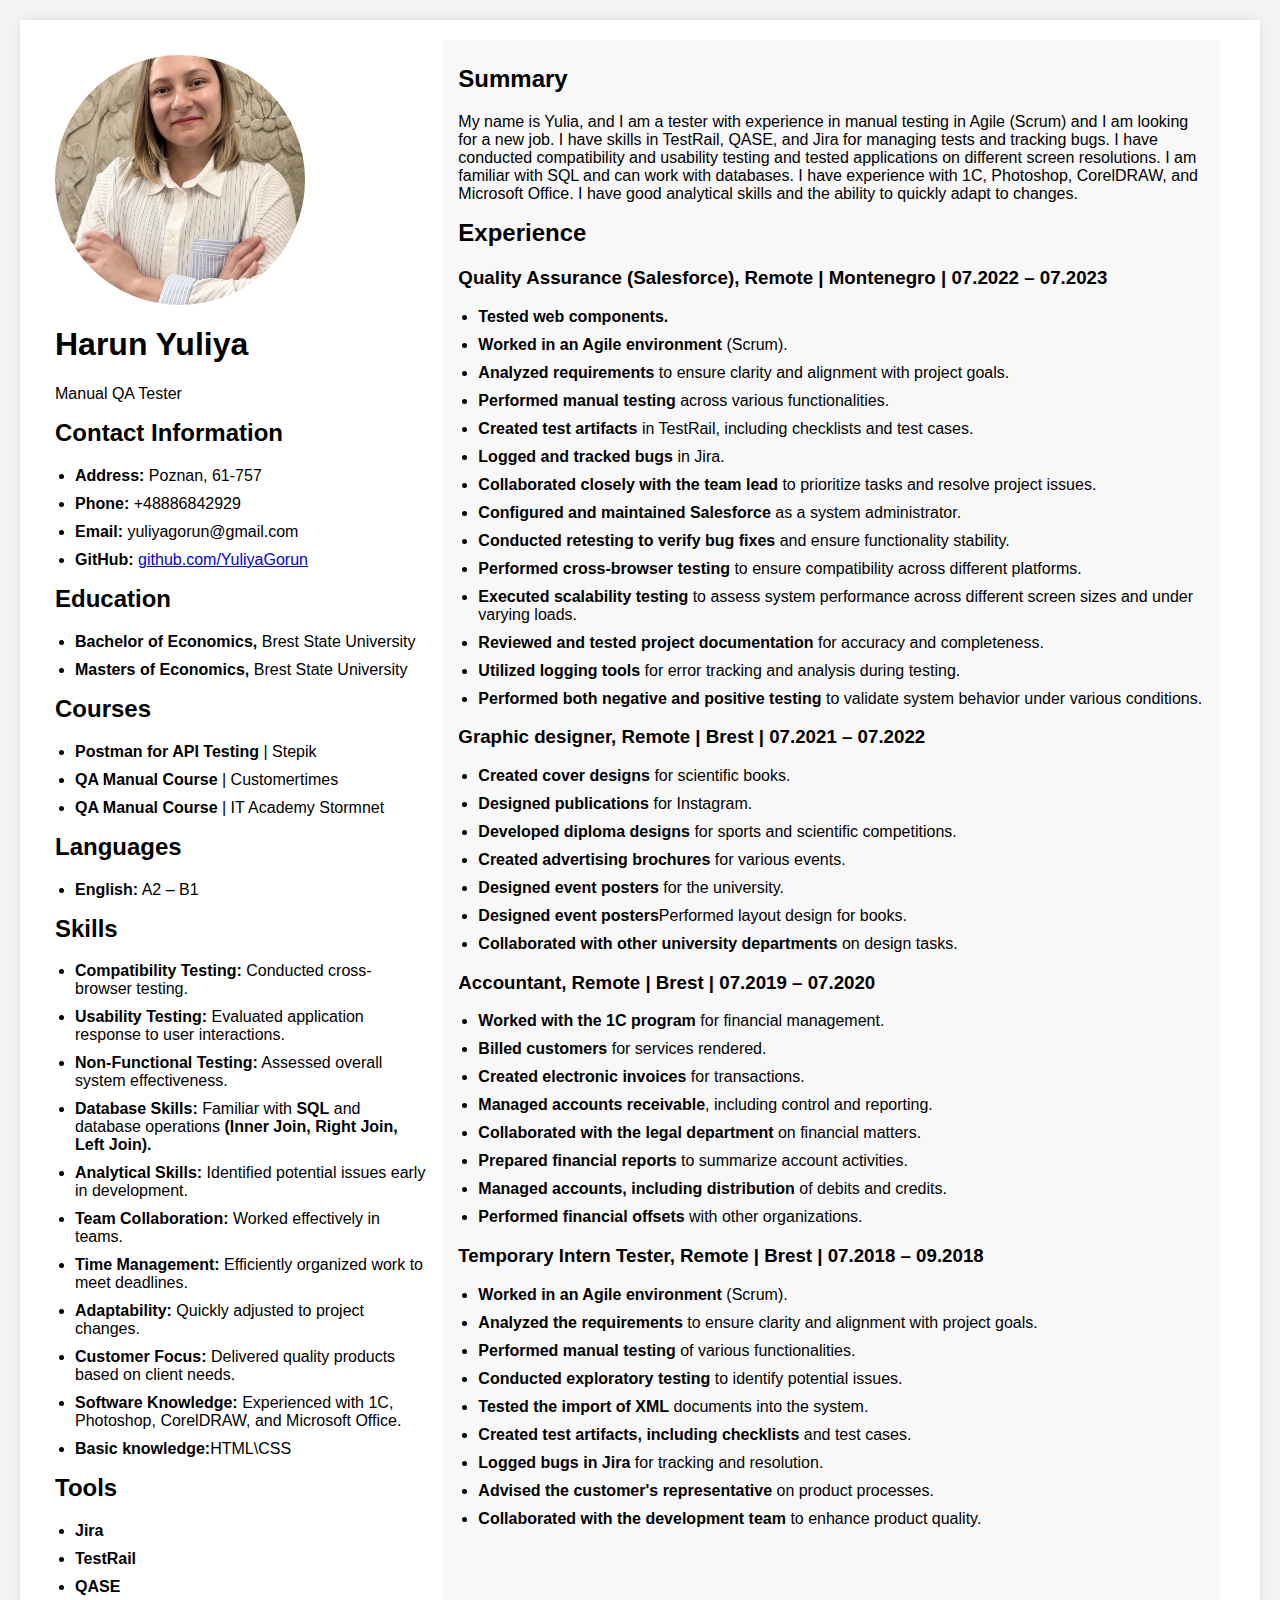
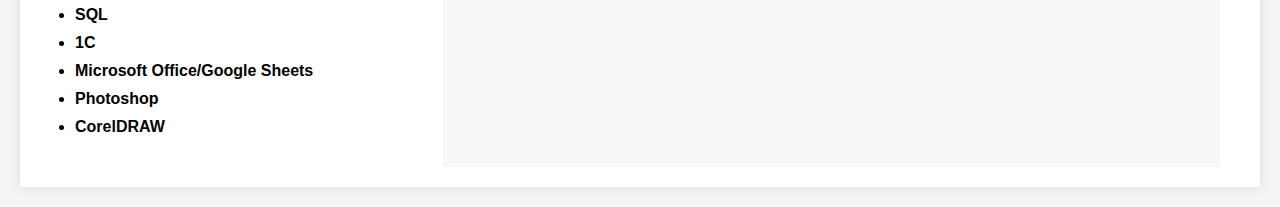
==== index.html @ ae8f1491 "Rename cv.html to index.html" ====
<!DOCTYPE html>
<html lang="en">

<head>
  <meta charset="UTF-8">
  <meta name="viewport" content="width=device-width, initial-scale=1.0">
  <title>Yulia's Resume</title>
  <link rel="stylesheet" href="cv.css">
</head>

<body>
  <div class="resume-container">
    <div class="column-2">
      <section>
        <img src="ph1.jpg" alt="Harun Yuliya" class="profile-photo">
        <h1>Harun Yuliya</h1>
        <p>Manual QA Tester</p>

      </section>

      <section>
        <h2>Contact Information</h2>
        <ul>
          <li><b>Address:</b> Poznan, 61-757</li>
          <li><b>Phone:</b> +48886842929</li>
          <li><b>Email:</b> yuliyagorun@gmail.com</li>
          <li><b>GitHub:</b> <a href="https://github.com/YuliyaGorun">github.com/YuliyaGorun</a></li>
        </ul>
      </section>

      <section>
        <h2>Education</h2>
        <ul>
          <li><b>Bachelor of Economics,</b> Brest State University</li>
          <li><b>Masters of Economics,</b> Brest State University</li>
        </ul>
      </section>

      <section>
        <h2>Courses</h2>
        <ul>
          <li><b>Postman for API Testing</b> | Stepik</li>
          <li><b>QA Manual Course</b> | Customertimes</li>
          <li><b>QA Manual Course</b> | IT Academy Stormnet</li>
        </ul>
      </section>

      <section>
        <h2>Languages</h2>
        <ul>
          <li><b>English:</b> A2 – B1</li>
        </ul>
      </section>

      <section>
        <h2>Skills</h2>
        <ul>
          <li><b>Compatibility Testing:</b> Conducted cross-browser testing.</li>
          <li><b>Usability Testing:</b> Evaluated application response to user interactions.</li>
          <li><b>Non-Functional Testing:</b> Assessed overall system effectiveness.</li>
          <li><b>Database Skills:</b> Familiar with <b>SQL</b> and database operations <b>(Inner Join, Right Join, Left Join).</b>
          </li>
          <li><b>Analytical Skills:</b> Identified potential issues early in development.</li>
          <li><b>Team Collaboration:</b> Worked effectively in teams.</li>
          <li><b>Time Management:</b> Efficiently organized work to meet deadlines.</li>
          <li><b>Adaptability:</b> Quickly adjusted to project changes.</li>
          <li><b>Customer Focus:</b> Delivered quality products based on client needs.</li>
          <li><b>Software Knowledge:</b> Experienced with 1C, Photoshop, CorelDRAW, and Microsoft Office.</li>
          <li><b>Basic knowledge:</b>HTML\CSS</li>

        </ul>
      </section>
      <section>
        <h2>Tools</h2>
        <ul>
          <b>
            <li>Jira</li>
            <li>TestRail</li>
            <li>QASE</li>
            <li>SQL</li>
            <li>1C</li>
            <li>Microsoft Office/Google Sheets</li>
            <li>Photoshop</li>
            <li>CorelDRAW</li>
          </b>
        </ul>
      </section>

    </div>

    <div class="column-1">
      <section>
        <h2>Summary</h2>
        <p>My name is Yulia, and I am a tester with experience in manual testing in Agile (Scrum) and I am looking for a
          new job. I have skills in TestRail, QASE, and Jira for managing tests and tracking bugs. I have conducted
          compatibility and usability testing and tested applications on different screen resolutions.
          I am familiar with SQL and can work with databases. I have experience with 1C, Photoshop, CorelDRAW, and
          Microsoft Office. I have good analytical skills and the ability to quickly adapt to changes.
        </p>
      </section>

      <section>
        <h2>Experience</h2>
        <h3>Quality Assurance (Salesforce), Remote | Montenegro | 07.2022 – 07.2023</h3>
        <ul>
          <li><strong>Tested web components. </strong></li>
          <li><strong>Worked in an Agile environment </strong>(Scrum).</li>
          <li><strong>Analyzed requirements</strong> to ensure clarity and alignment with project goals.</li>
          <li><strong>Performed manual testing</strong> across various functionalities.</li>
          <li><strong>Created test artifacts</strong> in TestRail, including checklists and test cases.</li>
          <li><strong>Logged and tracked bugs</strong> in Jira.</li>
          <li><strong>Collaborated closely with the team lead</strong> to prioritize tasks and resolve project issues.
          </li>
          <li><strong>Configured and maintained Salesforce</strong> as a system administrator.</li>
          <li><strong>Conducted retesting to verify bug fixes</strong> and ensure functionality stability.</li>
          <li><strong>Performed cross-browser testing</strong> to ensure compatibility across different platforms.</li>
          <li><strong>Executed scalability testing</strong> to assess system performance across different screen sizes
            and under varying
            loads.</li>
          <li><strong>Reviewed and tested project documentation</strong> for accuracy and completeness.</li>
          <li><strong>Utilized logging tools</strong> for error tracking and analysis during testing.</li>
          <li><strong>Performed both negative and positive testing</strong> to validate system behavior under various
            conditions.</li>
        </ul>

        <h3>Graphic designer, Remote | Brest | 07.2021 – 07.2022</h3>
        <ul>
          <li><strong>Created cover designs</strong> for scientific books.</li>
          <li><strong>Designed publications</strong> for Instagram.</li>
          <li><strong>Developed diploma designs</strong> for sports and scientific competitions.</li>
          <li><strong>Created advertising brochures</strong> for various events.</li>
          <li><strong>Designed event posters</strong> for the university.</li>
          <li><strong>Designed event posters</strong>Performed layout design for books.</li>
          <li><strong>Сollaborated with other university departments</strong> on design tasks.</li>
        </ul>

        <h3>Аccountant, Remote | Brest | 07.2019 – 07.2020</h3>
        <ul>
          <li><strong>Worked with the 1C program </strong>for financial management.</li>
          <li><strong>Billed customers</strong> for services rendered.</li>
          <li><strong>Created electronic invoices</strong> for transactions.</li>
          <li><strong>Managed accounts receivable</strong>, including control and reporting.</li>
          <li><strong>Collaborated with the legal department</strong> on financial matters.</li>
          <li><strong>Prepared financial reports</strong> to summarize account activities.</li>
          <li><strong>Managed accounts, including distribution</strong> of debits and credits.</li>
          <li><strong>Performed financial offsets</strong> with other organizations.</li>
        </ul>

        <h3>Temporary Intern Tester, Remote | Brest | 07.2018 – 09.2018</h3>
        <ul>
          <li><strong>Worked in an Agile environment</strong> (Scrum).</li>
          <li><strong>Analyzed the requirements</strong> to ensure clarity and alignment with project goals.</li>
          <li><strong>Performed manual testing</strong> of various functionalities.</li>
          <li><strong>Conducted exploratory testing</strong> to identify potential issues.</li>
          <li><strong>Tested the import of XML</strong> documents into the system.</li>
          <li><strong>Created test artifacts, including checklists</strong> and test cases.</li>
          <li><strong>Logged bugs in Jira</strong> for tracking and resolution.</li>
          <li><strong>Advised the customer's representative</strong> on product processes.</li>
          <li><strong>Collaborated with the development team</strong> to enhance product quality.</li>
        </ul>
      </section>


    </div>
  </div>
</body>

</html>
---- cv.css ----
body {
  font-family: Arial, sans-serif;
  background-color: #f4f4f4;
  margin: 0;
  padding: 0;
}

.resume-container {
  display: flex;
  max-width: 1200px;
  margin: 20px auto;
  padding: 20px;
  background-color: #fff;
  box-shadow: 0 0 10px rgba(0, 0, 0, 0.1);
}

.column-1 {
  flex: 2;
  /* 2 parts of the available space */
  background-color: #f8f8f8;
  padding: 15px;
  margin-right: 20px;
  /* Space between columns */
}

.column-2 {
  flex: 1;
  /* 1 part of the available space */
  padding: 15px;
}

h1 {
  font-size: 2em;
}

h2 {
  font-size: 1.5em;
  margin-top: 10px;
}

ul {
  padding-left: 20px;
}

ul li {
  margin-bottom: 10px;
}
.profile-photo {
  width: 250px; /* Максимальная ширина изображения */
  height: 250px; /* Высота будет равна ширине, чтобы создать круг */
  border-radius: 50%; /* Округление краев для создания круга */
  object-fit: cover; /* Сохранение пропорций изображения внутри круга */
  display: block; /* Отображение изображения в блоке */
  margin: left; /* Центрирование изображения */
}
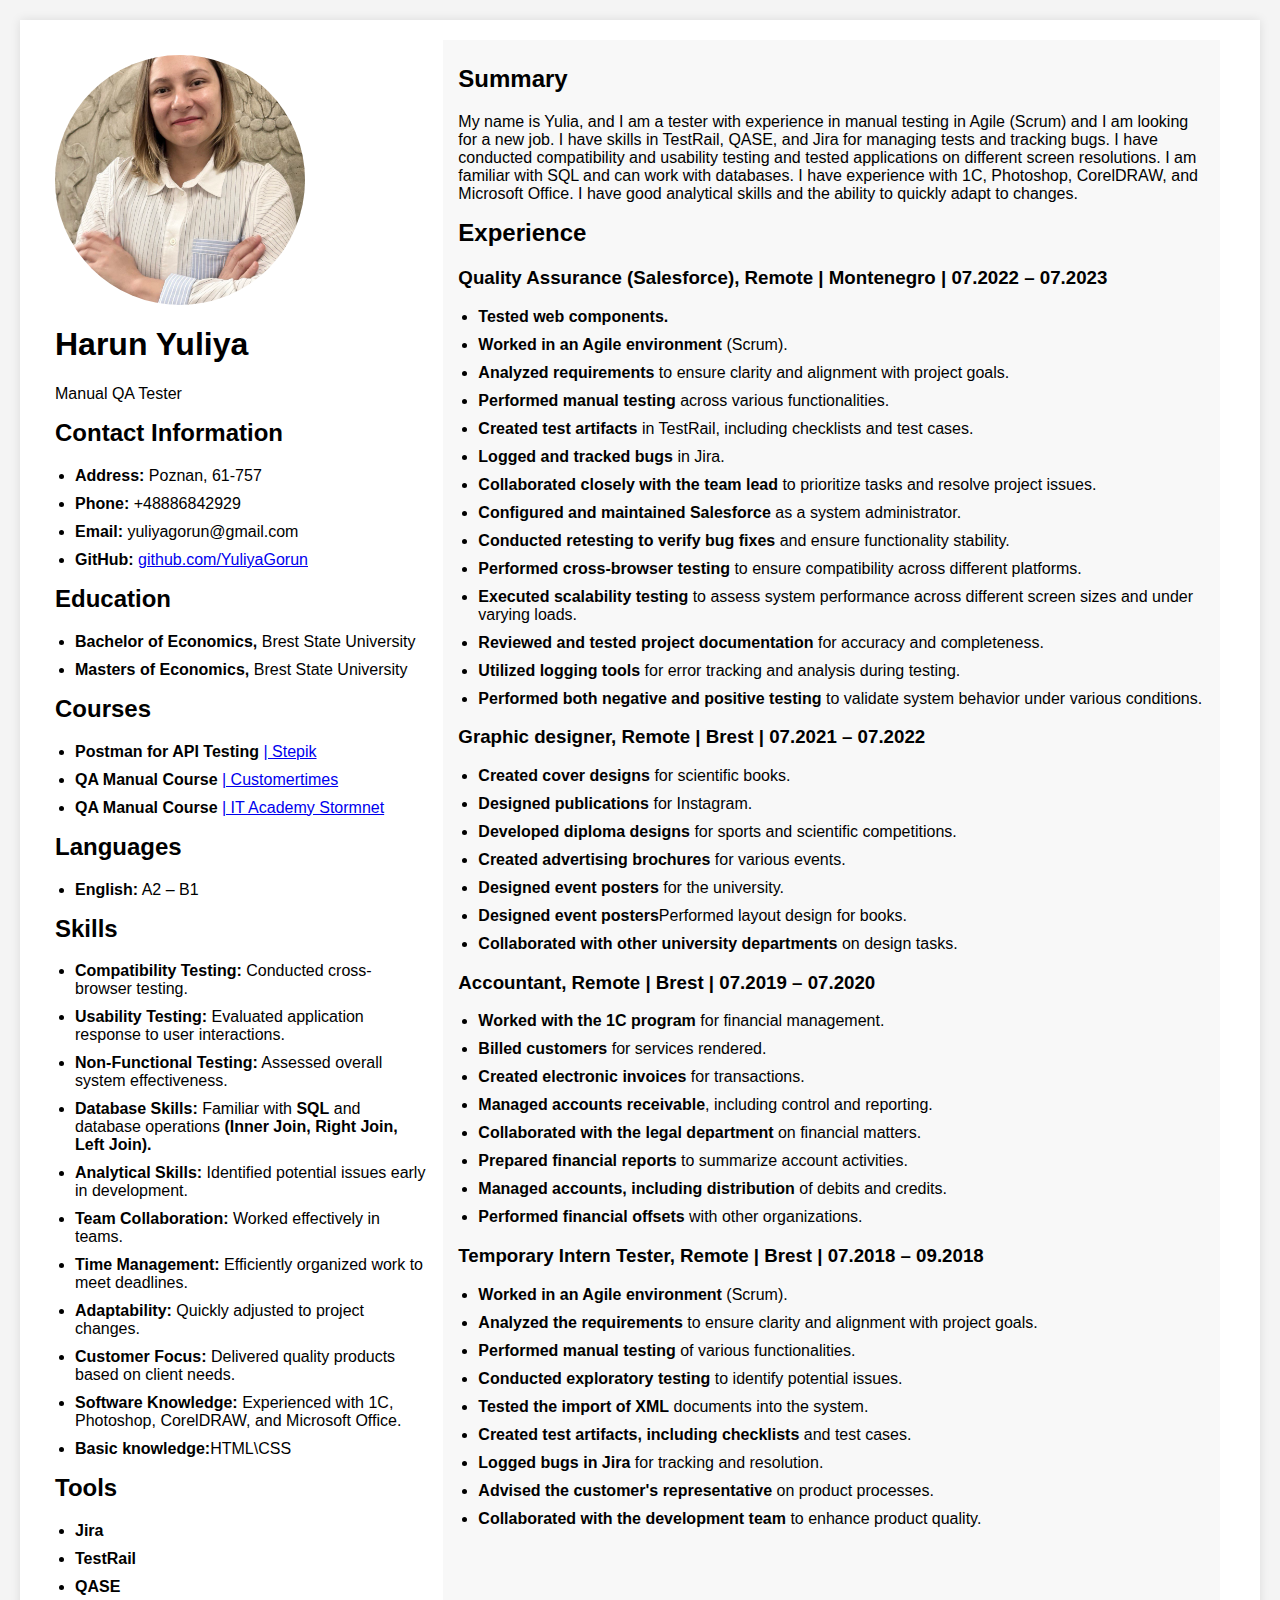
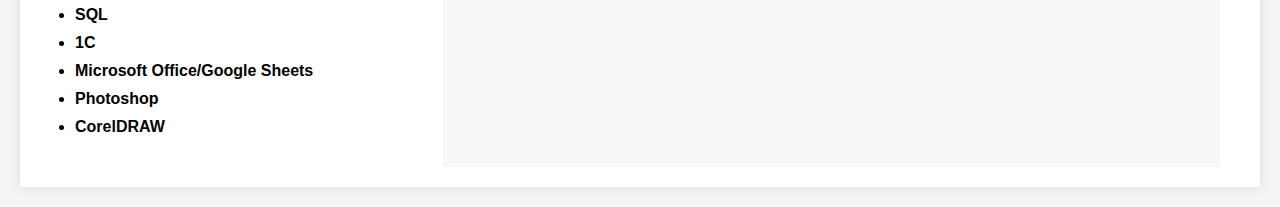
==== commit 1f4f34dc: "Update index.html" ====
--- a/index.html
+++ b/index.html
@@ -39,9 +39,15 @@
       <section>
         <h2>Courses</h2>
         <ul>
-          <li><b>Postman for API Testing</b> | Stepik</li>
-          <li><b>QA Manual Course</b> | Customertimes</li>
-          <li><b>QA Manual Course</b> | IT Academy Stormnet</li>
+          <li><b>Postman for API Testing</b> <a
+              href="https://drive.google.com/file/d/1xoK5gxfSIKepZAJK_ty7bd-SSXfUGyOq/view?usp=sharing/"
+              target="_blank"> | Stepik</a></li>
+          <li><b>QA Manual Course</b> <a
+              href="https://drive.google.com/file/d/1ZNubp2gQe_272jmpWBzKdlyJrv7KioeE/view?usp=sharing/"
+              target="_blank"> | Customertimes</a></li>
+          <li><b>QA Manual Course</b> <a
+              href="https://drive.google.com/file/d/13iAKfbcbbXuJH3f5vjcRD0ukmUkcCgsm/view?usp=sharing/"
+              target="_blank"> | IT Academy Stormnet</a></li>
         </ul>
       </section>
 
